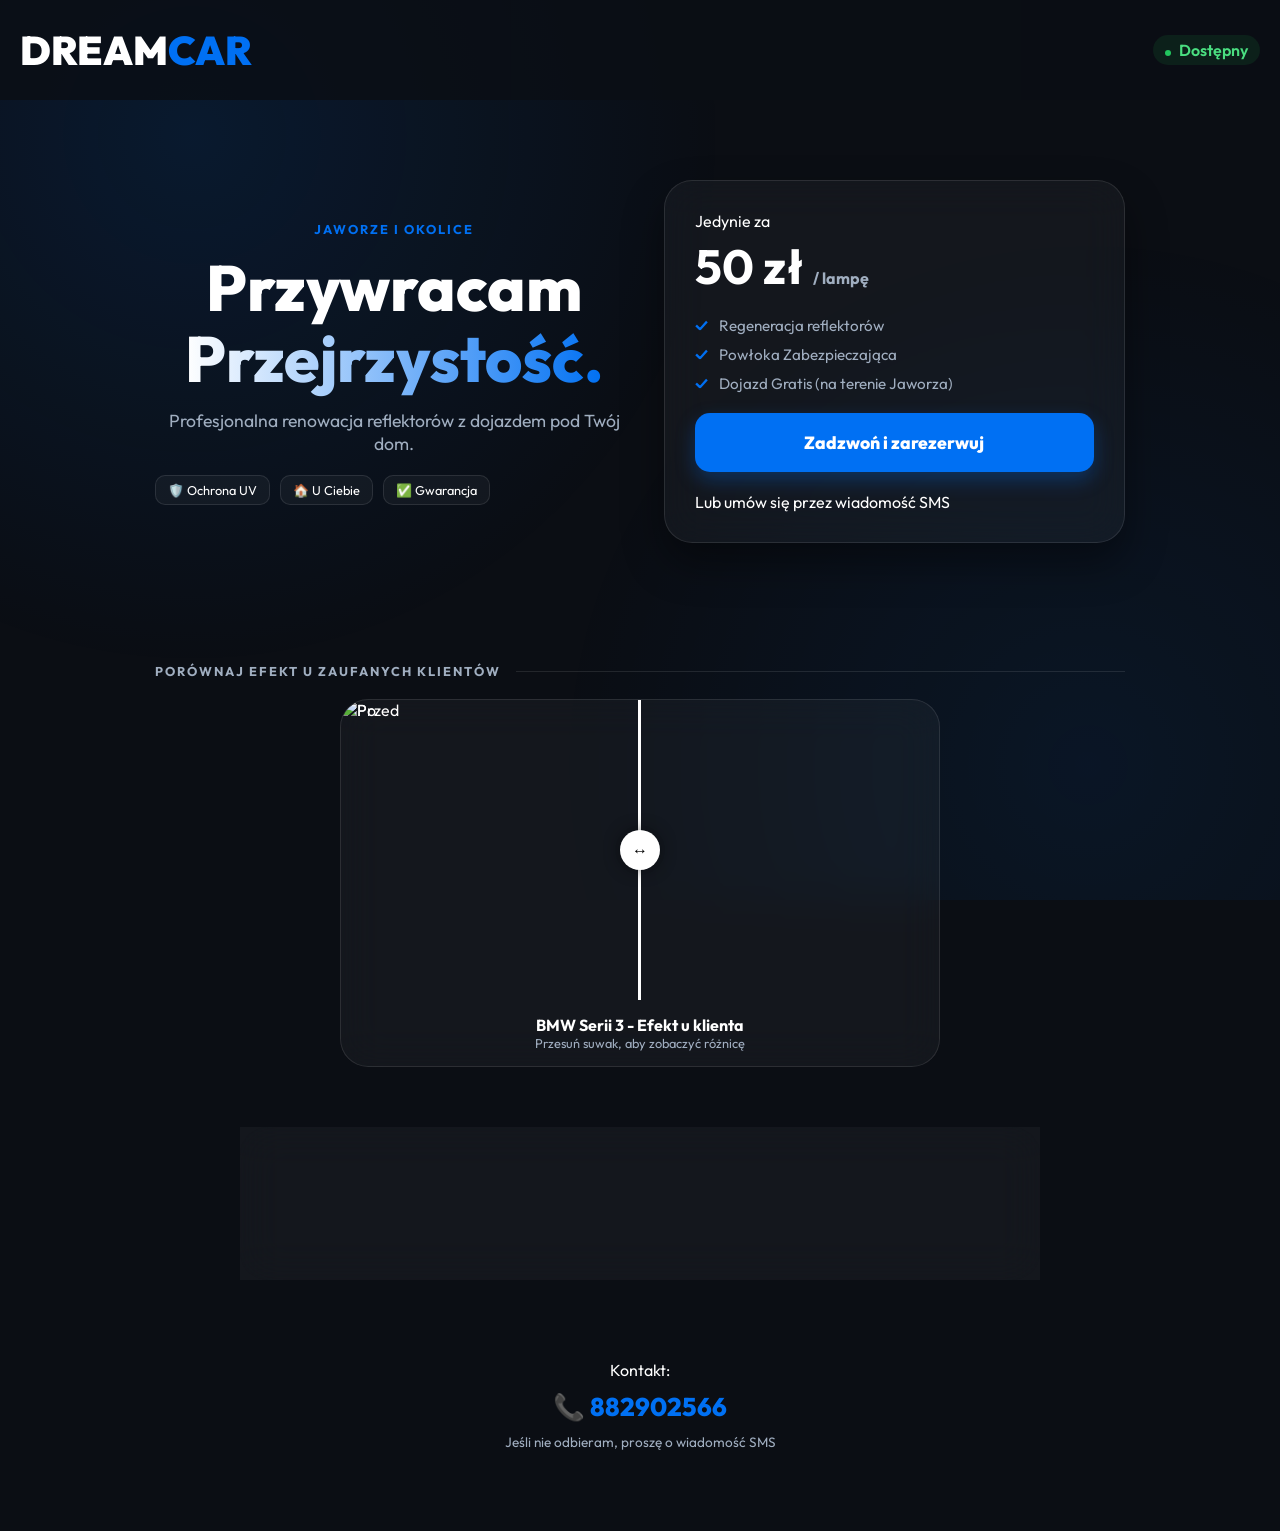
==== index.html @ 2c503d95 "Update and rename dreamcar.html to index.html" ====
<!DOCTYPE html>
<html lang="pl">
<head>
    <meta charset="UTF-8">
    <meta name="viewport" content="width=device-width, initial-scale=1.0">
    <meta property="og:title" content="DreamCar Studio | Renowacja Lamp Jaworze">
    <meta property="og:description" content="Profesjonalna renowacja reflektorów z dojazdem do klienta. Tylko 50 zł za lampę!">
    
    <title>DreamCar Studio | Renowacja Lamp Jaworze</title>
    <link rel="stylesheet" href="style.css">
    <link href="https://fonts.googleapis.com/css2?family=Outfit:wght@300;400;600;800&display=swap" rel="stylesheet">
</head>
<body>
    <div class="animated-bg"></div>
    
    <nav class="glass-nav">
        <div class="logo">DREAM<span>CAR</span></div>
        <div class="status-badge"><span class="pulse"></span> Dostępny</div>
    </nav>

    <main class="container">
        <section class="hero-split">
            <div class="hero-text">
                <span class="location-tag">Jaworze i okolice</span>
                <h1>Przywracam <br><span class="gradient-text">Przejrzystość.</span></h1>
                <p>Profesjonalna renowacja reflektorów z dojazdem pod Twój dom.</p>
                
                <div class="features-mini">
                    <div class="f-item">🛡️ Ochrona UV</div>
                    <div class="f-item">🏠 U Ciebie</div>
                    <div class="f-item">✅ Gwarancja</div>
                </div>
            </div>

            <div class="offer-card glass">
                <div class="price-header">
                    <p>Jedynie za</p>
                    <h2>50 zł <span>/ lampę</span></h2>
                </div>
                <ul class="specs">
                    <li><span class="check">✓</span> Regeneracja reflektorów</li>
                    <li><span class="check">✓</span> Powłoka Zabezpieczająca</li>
                    <li><span class="check">✓</span> Dojazd Gratis (na terenie Jaworza)</li>
                </ul>
                <a href="tel:882902566" class="cta-primary">Zadzwoń i zarezerwuj</a> <br>
                <p>Lub umów się przez wiadomość SMS</p>
            </div>
        </section>

        <section class="gallery">
            <div class="section-header">
                <h3>Porównaj efekt u zaufanych klientów</h3>
                <div class="line"></div>
            </div>
            
            <div class="comparison-slider glass">
                <div class="image-container">
                    <img class="img-after" src="https://images.unsplash.com/photo-1562624564-817666498425?q=80&w=1000" alt="Po">
                    <div class="img-before-wrapper">
                        <img class="img-before" src="https://images.unsplash.com/photo-1541899481282-d53bffe3c35d?q=80&w=1000" alt="Przed">
                    </div>
                    <input type="range" min="0" max="100" value="50" class="slider-input">
                    <div class="slider-line"></div>
                    <div class="slider-button"></div>
                </div>
                <div class="card-footer">
                    <h4>BMW Serii 3 - Efekt u klienta</h4>
                    <p>Przesuń suwak, aby zobaczyć różnicę</p>
                </div>
            </div>
        </section>
    </main>

    <section class="about-section">
        <div class="about-card glass">
            <div class="about-content">
                <div class="avatar">👨‍💻</div>
                <div class="text">
                    <h3>Pasja i Precyzja</h3>
                    <p>Jestem mieszkańcem Jaworza i pasjonatem motoryzacji. W <b>DreamCar Studio</b> łączę nowoczesne techniki renowacji z dbałością o każdy detal. Poprawiam Twoje oświetlenie drogi za ułamek ceny nowych reflektorów.</p>
                </div>
            </div>
        </div>
    </section>

    <footer class="glass-footer">
        <p>Kontakt:</p>
        <a href="tel:882902566" class="phone-big">📞 882902566</a>
        <p class="working-hours">Jeśli nie odbieram, proszę o wiadomość SMS</p>
    </footer>

    <script>
        const slider = document.querySelector('.slider-input');
        const imgBefore = document.querySelector('.img-before-wrapper');
        const sliderLine = document.querySelector('.slider-line');
        const sliderButton = document.querySelector('.slider-button');

        slider.addEventListener('input', (e) => {
            const val = e.target.value;
            imgBefore.style.width = val + '%';
            sliderLine.style.left = val + '%';
            sliderButton.style.left = val + '%';
        });
    </script>
</body>
</html>
---- style.css ----
:root {
    --bg: #0b0e14;
    --accent: #0070f3;
    --text: #ffffff;
    --text-dim: #a0aec0;
    --glass: rgba(255, 255, 255, 0.04);
    --glass-border: rgba(255, 255, 255, 0.1);
}

* { margin: 0; padding: 0; box-sizing: border-box; -webkit-tap-highlight-color: transparent; }

body {
    background-color: var(--bg);
    color: var(--text);
    font-family: 'Outfit', sans-serif;
    overflow-x: hidden;
}

.animated-bg {
    position: fixed; top: 0; left: 0; width: 100%; height: 100%;
    background: radial-gradient(circle at 15% 15%, rgba(0, 112, 243, 0.12) 0%, transparent 40%),
                radial-gradient(circle at 85% 85%, rgba(0, 118, 255, 0.08) 0%, transparent 40%);
    z-index: -1;
}

.container { max-width: 1000px; margin: 0 auto; padding: 0 15px; }

/* Nav */
.glass-nav {
    display: flex; justify-content: space-between; align-items: center;
    padding: 15px 20px; background: rgba(11, 14, 20, 0.8);
    position: sticky; top: 0; z-index: 100;
    height: 100px;
}
.logo { font-weight: 1000; font-size: 1.2rem; font-size: 250%;}
.logo span { color: var(--accent); }
.status-badge { background: rgba(34, 197, 94, 0.1); color: #4ade80; padding: 5px 12px; border-radius: 50px; font-size: 1.00rem; font-weight: 600; }
.pulse { height: 6px; width: 6px; background: #22c55e; display: inline-block; border-radius: 50%; margin-right: 5px; animation: shadow-pulse 2s infinite; }

@keyframes shadow-pulse { 0% { box-shadow: 0 0 0 0px rgba(34, 197, 94, 0.4); } 100% { box-shadow: 0 0 0 8px rgba(34, 197, 94, 0); } }

/* Hero Mobile-First */
.hero-split {
    display: flex; flex-direction: column; gap: 30px; padding: 40px 0;
}

@media (min-width: 850px) {
    .hero-split { flex-direction: row; align-items: center; padding: 80px 0; }
    .hero-text { flex: 1.2; text-align: left; }
    .offer-card { flex: 1; }
}

.hero-text { text-align: center; }
.location-tag { color: var(--accent); font-weight: 700; text-transform: uppercase; font-size: 0.8rem; letter-spacing: 2px; }
.hero-text h1 { font-size: 2.8rem; line-height: 1.1; margin: 15px 0; font-weight: 800; }
@media (min-width: 850px) { .hero-text h1 { font-size: 4rem; } }
.gradient-text { background: linear-gradient(90deg, #fff, var(--accent)); -webkit-background-clip: text; -webkit-text-fill-color: transparent; }
.hero-text p { color: var(--text-dim); font-size: 1.1rem; }
.features-mini { display: flex; gap: 10px; margin-top: 20px; justify-content: center; }
@media (min-width: 850px) { .features-mini { justify-content: flex-start; } }
.f-item { background: var(--glass); padding: 6px 12px; border-radius: 10px; font-size: 0.8rem; border: 1px solid var(--glass-border); }

/* Offer Card */
.glass { background: var(--glass); backdrop-filter: blur(20px); border: 1px solid var(--glass-border); border-radius: 28px; }
.offer-card { padding: 30px; box-shadow: 0 20px 40px rgba(0,0,0,0.4); }
.price-header h2 { font-size: 3rem; margin: 5px 0; }
.price-header span { font-size: 1rem; color: var(--text-dim); }
.specs { list-style: none; margin: 20px 0; }
.specs li { margin: 10px 0; color: var(--text-dim); font-size: 0.95rem; }
.check { color: var(--accent); margin-right: 8px; font-weight: 800; }
.cta-primary { display: block; background: var(--accent); color: white; text-align: center; padding: 18px; border-radius: 15px; text-decoration: none; font-weight: 800; font-size: 1.1rem; box-shadow: 0 8px 20px rgba(0, 112, 243, 0.3); }

/* Comparison Slider */
.gallery { padding: 40px 0; }
.section-header { display: flex; align-items: center; gap: 15px; margin-bottom: 20px; }
.section-header h3 { font-size: 0.8rem; text-transform: uppercase; color: var(--text-dim); white-space: nowrap; letter-spacing: 2px; }
.line { height: 1px; background: var(--glass-border); width: 100%; }

.comparison-slider { position: relative; overflow: hidden; max-width: 600px; margin: 0 auto; }
.image-container { position: relative; width: 100%; height: 300px; overflow: hidden; cursor: col-resize; }
.image-container img { width: 100%; height: 100%; object-fit: cover; display: block; pointer-events: none; }
.img-before-wrapper { position: absolute; top: 0; left: 0; height: 100%; width: 50%; overflow: hidden; border-right: 2px solid white; }
.img-before { width: 1000px; max-width: none; } /* Zapobiega skalowaniu obrazka przy przycinaniu */

.slider-input { position: absolute; top: 0; left: 0; width: 100%; height: 100%; opacity: 0; cursor: col-resize; z-index: 10; }
.slider-line { position: absolute; top: 0; left: 50%; width: 2px; height: 100%; background: white; pointer-events: none; transform: translateX(-50%); }
.slider-button { position: absolute; top: 50%; left: 50%; width: 40px; height: 40px; background: white; border-radius: 50%; transform: translate(-50%, -50%); pointer-events: none; box-shadow: 0 0 15px rgba(0,0,0,0.5); display: flex; align-items: center; justify-content: center; }
.slider-button::before { content: '↔'; color: black; font-weight: 800; }

.card-footer { padding: 15px; text-align: center; }
.card-footer p { font-size: 0.8rem; color: var(--text-dim); }

/* Footer */
.glass-footer { margin: 20px 0 40px; padding: 40px 20px; text-align: center; }
.phone-big { font-size: 1.6rem; color: var(--accent); text-decoration: none; font-weight: 800; display: block; margin: 10px 0; }
.working-hours { color: var(--text-dim); font-size: 0.85rem; }

/* SEKCJA O MNIE */
.about-section {
    padding: 20px 0;
}

.about-card {
    padding: 30px;
    margin: 0 auto;
    max-width: 800px;
    border-left: 4px solid var(--accent); /* Akcent kolorystyczny */
}

.about-content {
    display: flex;
    align-items: center;
    gap: 25px;
}

.avatar {
    font-size: 3rem;
    background: rgba(255,255,255,0.05);
    width: 80px;
    height: 80px;
    display: flex;
    align-items: center;
    justify-content: center;
    border-radius: 20px;
}

.about-content h3 {
    margin-bottom: 10px;
    color: var(--accent);
}

.about-content p {
    color: #94a3b8;
    font-size: 0.95rem;
}

/* Responsywność dla "O mnie" */
@media (max-width: 600px) {
    .about-content {
        flex-direction: column;
        text-align: center;
    }
}
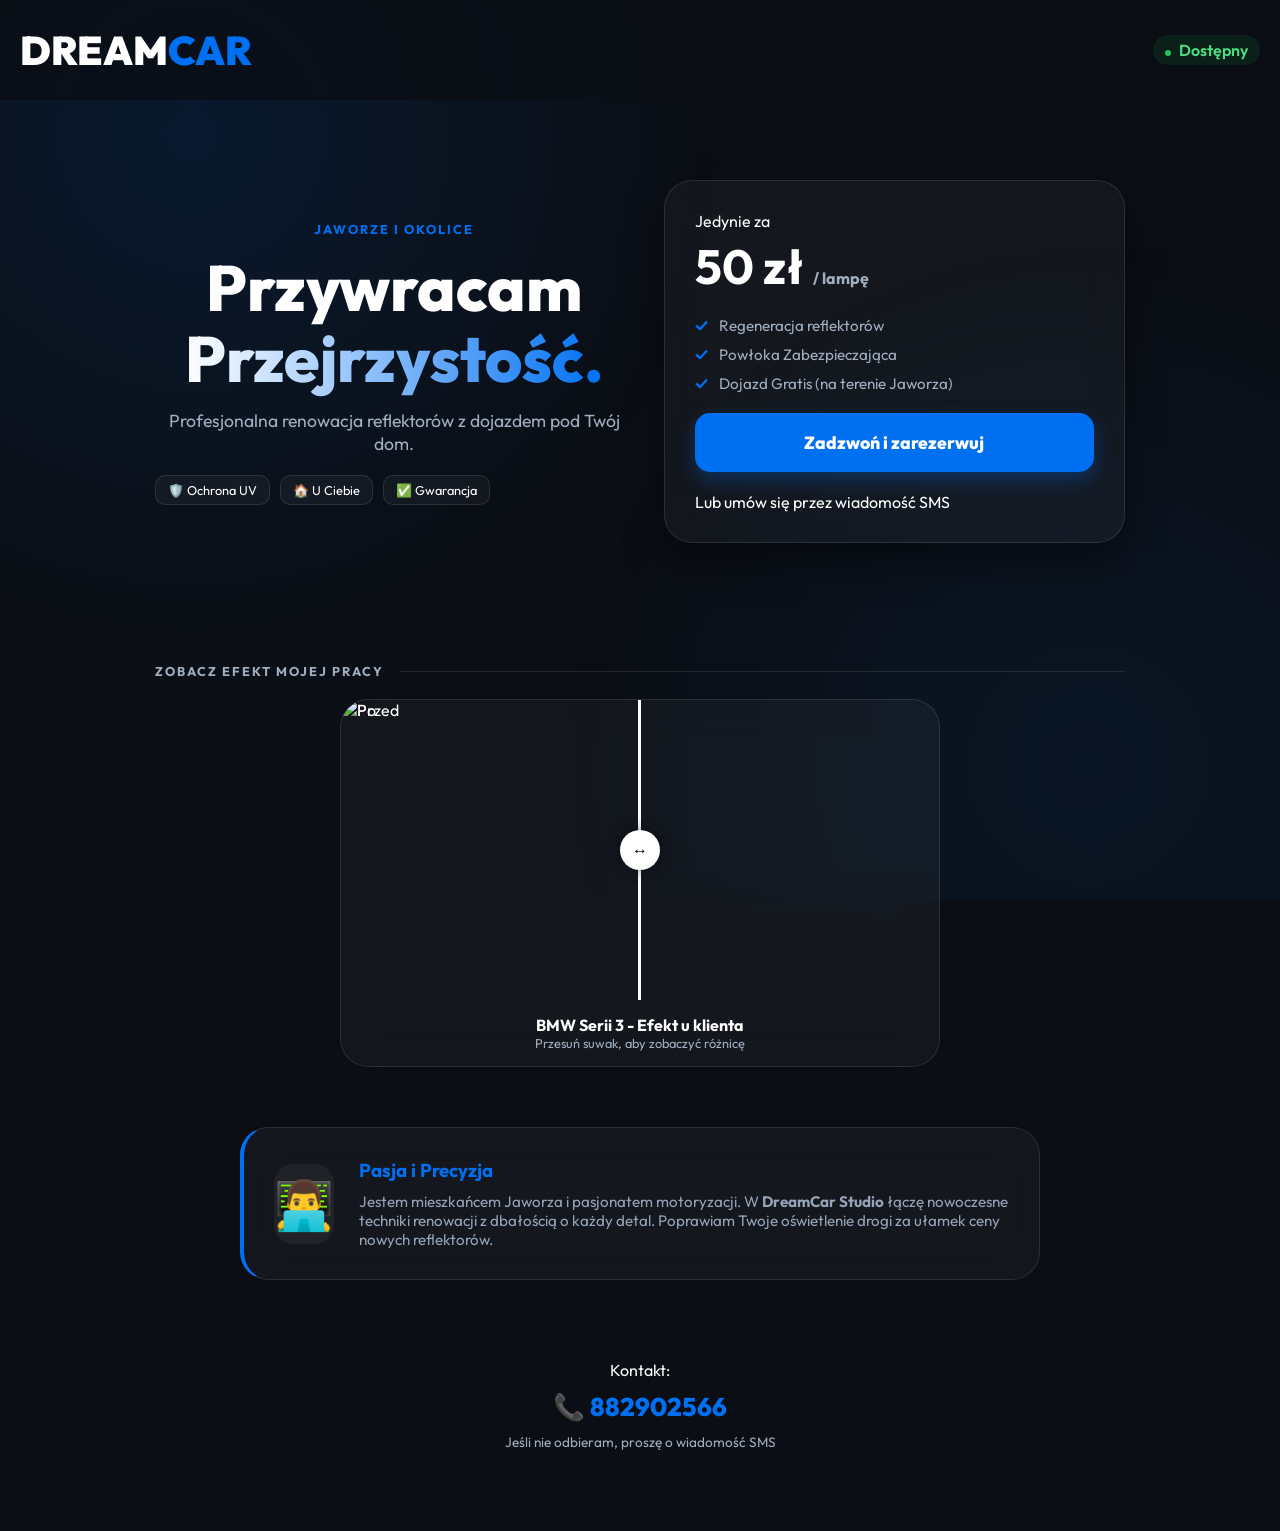
==== commit 8d2e69b1: "Fix HTML encoding issues in index.html" ====
--- a/index.html
+++ b/index.html
@@ -49,7 +49,7 @@
 
         <section class="gallery">
             <div class="section-header">
-                <h3>Porównaj efekt u zaufanych klientów</h3>
+                <h3>Zobacz efekt mojej pracy</h3>
                 <div class="line"></div>
             </div>
             
@@ -104,3 +104,4 @@
     </script>
 </body>
 </html>
+
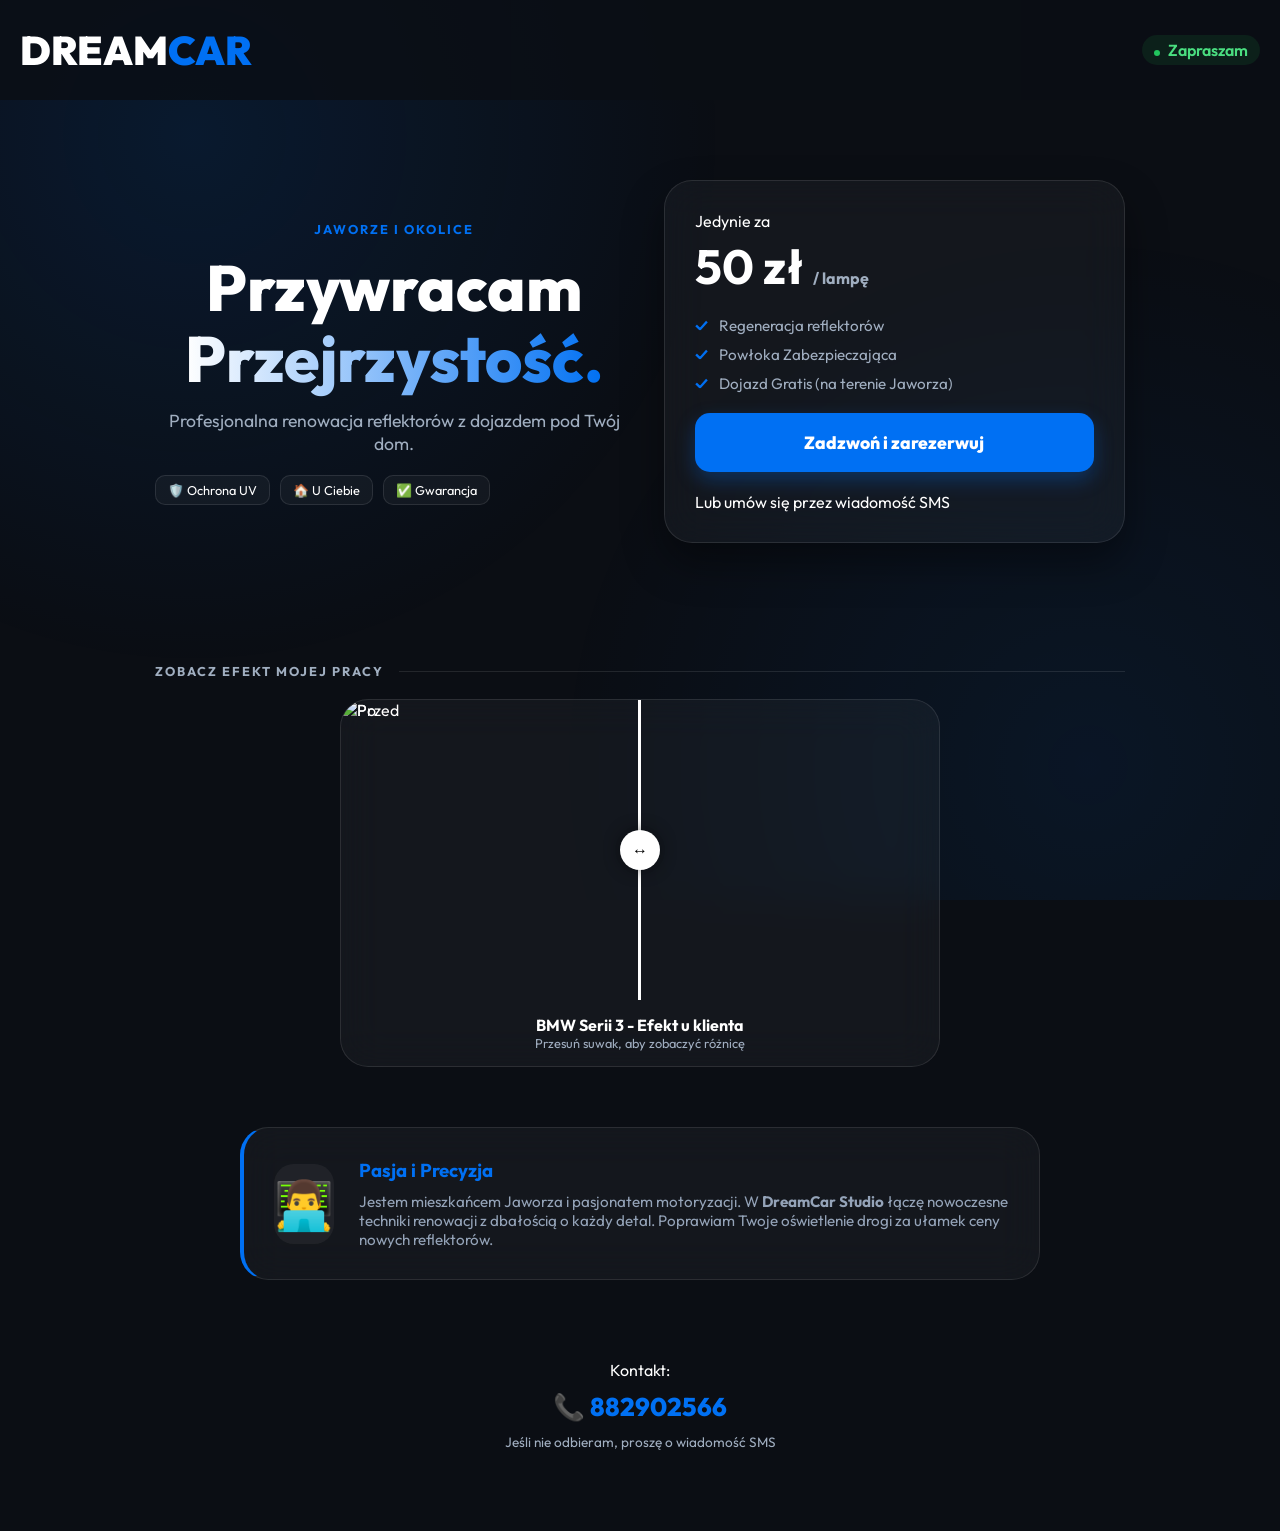
==== commit b54b1646: "Fix HTML structure and update content" ====
--- a/index.html
+++ b/index.html
@@ -15,7 +15,7 @@
     
     <nav class="glass-nav">
         <div class="logo">DREAM<span>CAR</span></div>
-        <div class="status-badge"><span class="pulse"></span> Dostępny</div>
+        <div class="status-badge"><span class="pulse"></span> Zapraszam</div>
     </nav>
 
     <main class="container">
@@ -105,3 +105,4 @@
 </body>
 </html>
 
+
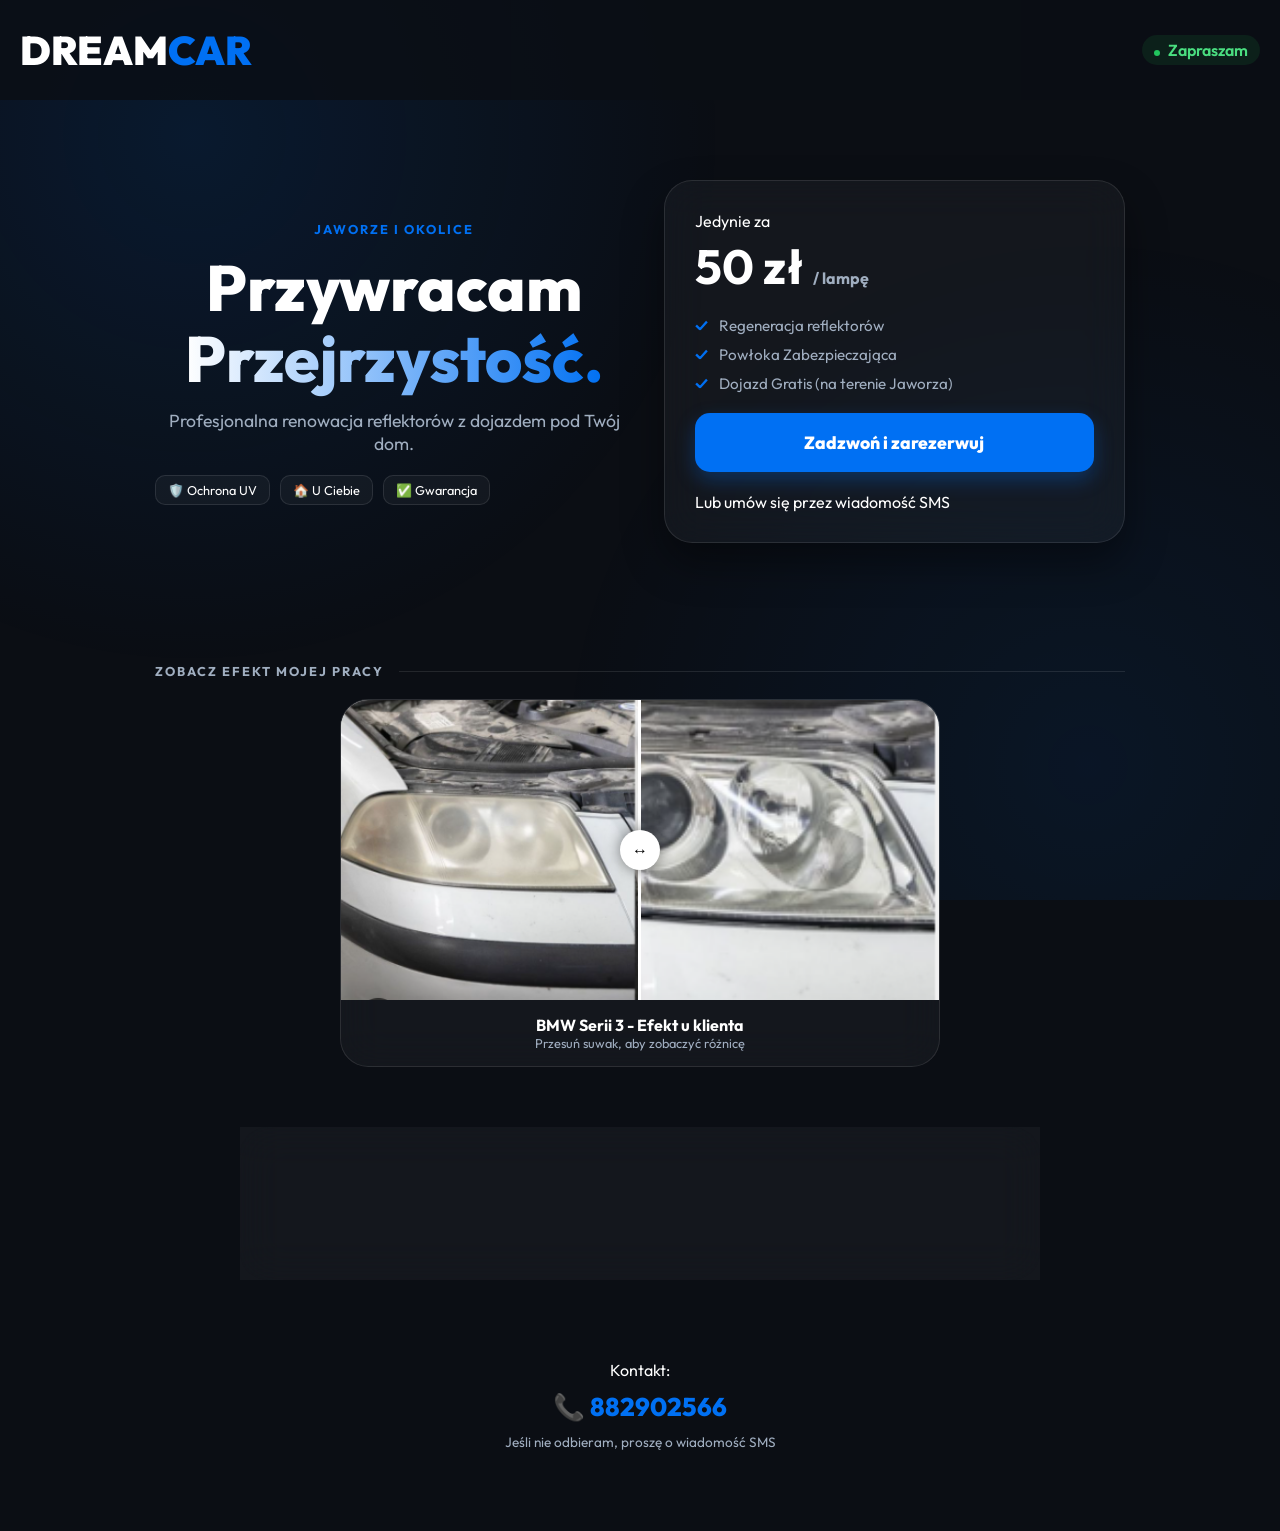
==== commit fdbf7426: "Update index.html" ====
--- a/index.html
+++ b/index.html
@@ -55,9 +55,9 @@
             
             <div class="comparison-slider glass">
                 <div class="image-container">
-                    <img class="img-after" src="https://images.unsplash.com/photo-1562624564-817666498425?q=80&w=1000" alt="Po">
+                    <img class="img-after" src="po.png" alt="Po">
                     <div class="img-before-wrapper">
-                        <img class="img-before" src="https://images.unsplash.com/photo-1541899481282-d53bffe3c35d?q=80&w=1000" alt="Przed">
+                        <img class="img-before" src="przed.png" alt="Przed">
                     </div>
                     <input type="range" min="0" max="100" value="50" class="slider-input">
                     <div class="slider-line"></div>
@@ -106,3 +106,4 @@
 </html>
 
 
+
